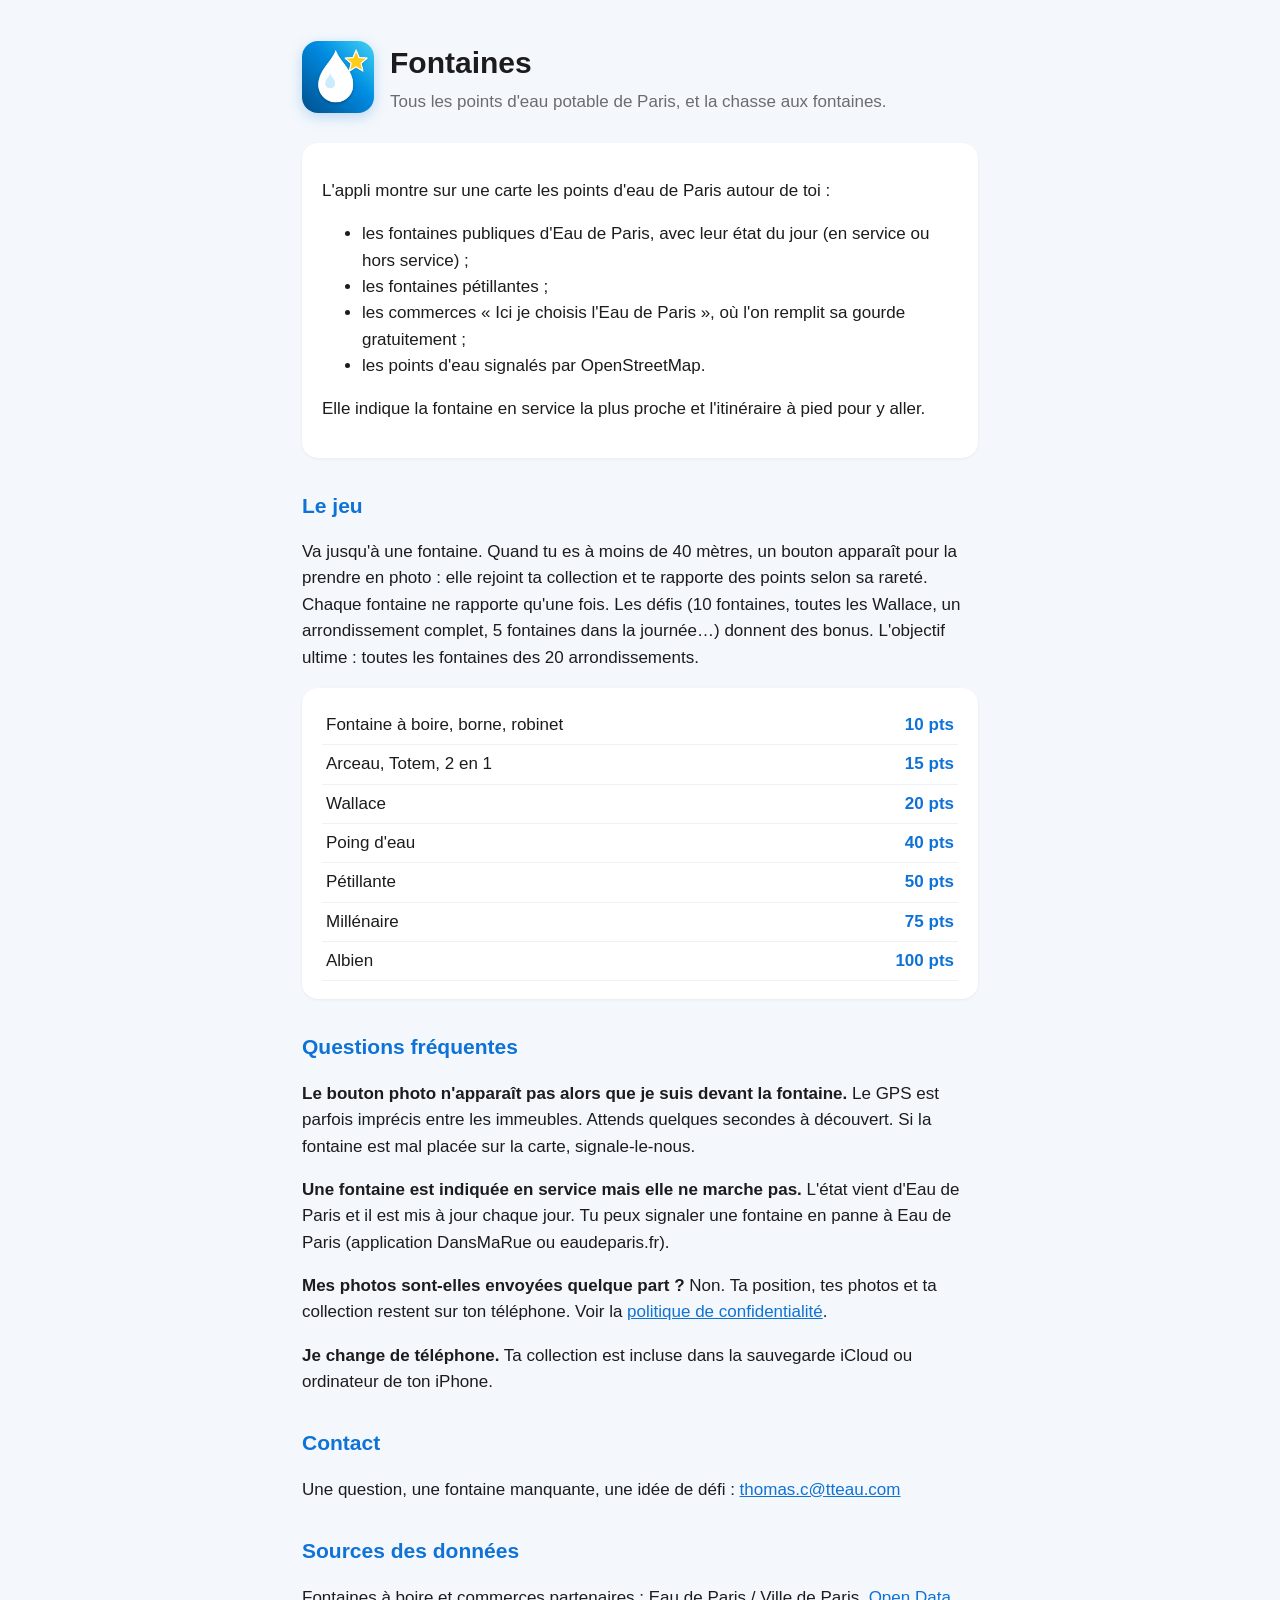
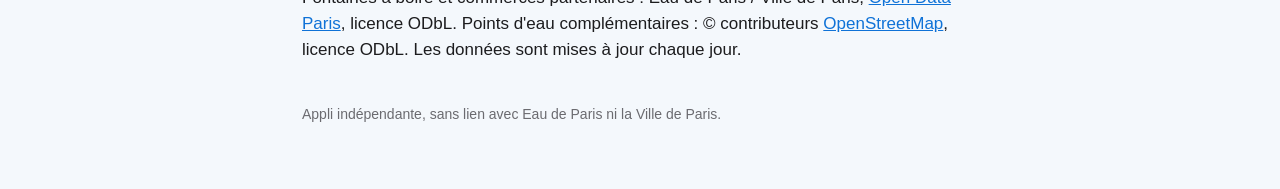
==== docs/index.html @ 5089ebe7 "Points d'eau de Paris : récupération des données + appli iPhone avec jeu de collection - scraper/scr" ====
<!DOCTYPE html>
<html lang="fr">
<head>
<meta charset="utf-8">
<meta name="viewport" content="width=device-width, initial-scale=1">
<title>Fontaines : aide</title>
<link rel="stylesheet" href="style.css">
</head>
<body>
<main>
  <header>
    <img src="icone.png" alt="">
    <div>
      <h1>Fontaines</h1>
      <p class="sous">Tous les points d'eau potable de Paris, et la chasse aux fontaines.</p>
    </div>
  </header>

  <div class="carte">
    <p>L'appli montre sur une carte les points d'eau de Paris autour de toi :</p>
    <ul>
      <li>les fontaines publiques d'Eau de Paris, avec leur état du jour (en service ou hors service) ;</li>
      <li>les fontaines pétillantes ;</li>
      <li>les commerces « Ici je choisis l'Eau de Paris », où l'on remplit sa gourde gratuitement ;</li>
      <li>les points d'eau signalés par OpenStreetMap.</li>
    </ul>
    <p>Elle indique la fontaine en service la plus proche et l'itinéraire à pied pour y aller.</p>
  </div>

  <h2>Le jeu</h2>
  <p>Va jusqu'à une fontaine. Quand tu es à moins de 40 mètres, un bouton apparaît pour la prendre en photo : elle rejoint ta collection et te rapporte des points selon sa rareté. Chaque fontaine ne rapporte qu'une fois. Les défis (10 fontaines, toutes les Wallace, un arrondissement complet, 5 fontaines dans la journée…) donnent des bonus. L'objectif ultime : toutes les fontaines des 20 arrondissements.</p>
  <div class="carte">
    <table>
      <tr><td>Fontaine à boire, borne, robinet</td><td>10 pts</td></tr>
      <tr><td>Arceau, Totem, 2 en 1</td><td>15 pts</td></tr>
      <tr><td>Wallace</td><td>20 pts</td></tr>
      <tr><td>Poing d'eau</td><td>40 pts</td></tr>
      <tr><td>Pétillante</td><td>50 pts</td></tr>
      <tr><td>Millénaire</td><td>75 pts</td></tr>
      <tr><td>Albien</td><td>100 pts</td></tr>
    </table>
  </div>

  <h2>Questions fréquentes</h2>
  <p><strong>Le bouton photo n'apparaît pas alors que je suis devant la fontaine.</strong> Le GPS est parfois imprécis entre les immeubles. Attends quelques secondes à découvert. Si la fontaine est mal placée sur la carte, signale-le-nous.</p>
  <p><strong>Une fontaine est indiquée en service mais elle ne marche pas.</strong> L'état vient d'Eau de Paris et il est mis à jour chaque jour. Tu peux signaler une fontaine en panne à Eau de Paris (application DansMaRue ou eaudeparis.fr).</p>
  <p><strong>Mes photos sont-elles envoyées quelque part ?</strong> Non. Ta position, tes photos et ta collection restent sur ton téléphone. Voir la <a href="confidentialite.html">politique de confidentialité</a>.</p>
  <p><strong>Je change de téléphone.</strong> Ta collection est incluse dans la sauvegarde iCloud ou ordinateur de ton iPhone.</p>

  <h2>Contact</h2>
  <p>Une question, une fontaine manquante, une idée de défi : <a href="mailto:thomas.c@tteau.com">thomas.c@tteau.com</a></p>

  <h2>Sources des données</h2>
  <p>Fontaines à boire et commerces partenaires : Eau de Paris / Ville de Paris, <a href="https://opendata.paris.fr/explore/dataset/fontaines-a-boire/">Open Data Paris</a>, licence ODbL. Points d'eau complémentaires : © contributeurs <a href="https://www.openstreetmap.org/copyright">OpenStreetMap</a>, licence ODbL. Les données sont mises à jour chaque jour.</p>

  <footer>Appli indépendante, sans lien avec Eau de Paris ni la Ville de Paris.</footer>
</main>
</body>
</html>
---- docs/style.css ----
:root { --bleu: #0F72D7; --texte: #1c1c1e; --doux: #6b6b70; --fond: #f4f8fc; }
* { box-sizing: border-box; }
body { margin: 0; font: 17px/1.55 -apple-system, BlinkMacSystemFont, "Segoe UI", Roboto, sans-serif; color: var(--texte); background: var(--fond); }
main { max-width: 720px; margin: 0 auto; padding: 40px 22px 64px; }
header { display: flex; align-items: center; gap: 16px; margin-bottom: 28px; }
header img { width: 72px; height: 72px; border-radius: 16px; box-shadow: 0 4px 14px rgba(15,114,215,.25); }
h1 { font-size: 30px; margin: 0; }
h2 { font-size: 21px; margin: 32px 0 8px; color: var(--bleu); }
p, li { color: var(--texte); }
.sous { color: var(--doux); margin: 2px 0 0; }
.carte { background: #fff; border-radius: 16px; padding: 18px 20px; box-shadow: 0 1px 3px rgba(0,0,0,.06); margin: 14px 0; }
table { border-collapse: collapse; width: 100%; }
td { padding: 6px 4px; border-bottom: 1px solid #eef1f5; }
td:last-child { text-align: right; font-weight: 700; color: var(--bleu); }
a { color: var(--bleu); }
footer { margin-top: 40px; color: var(--doux); font-size: 14px; }
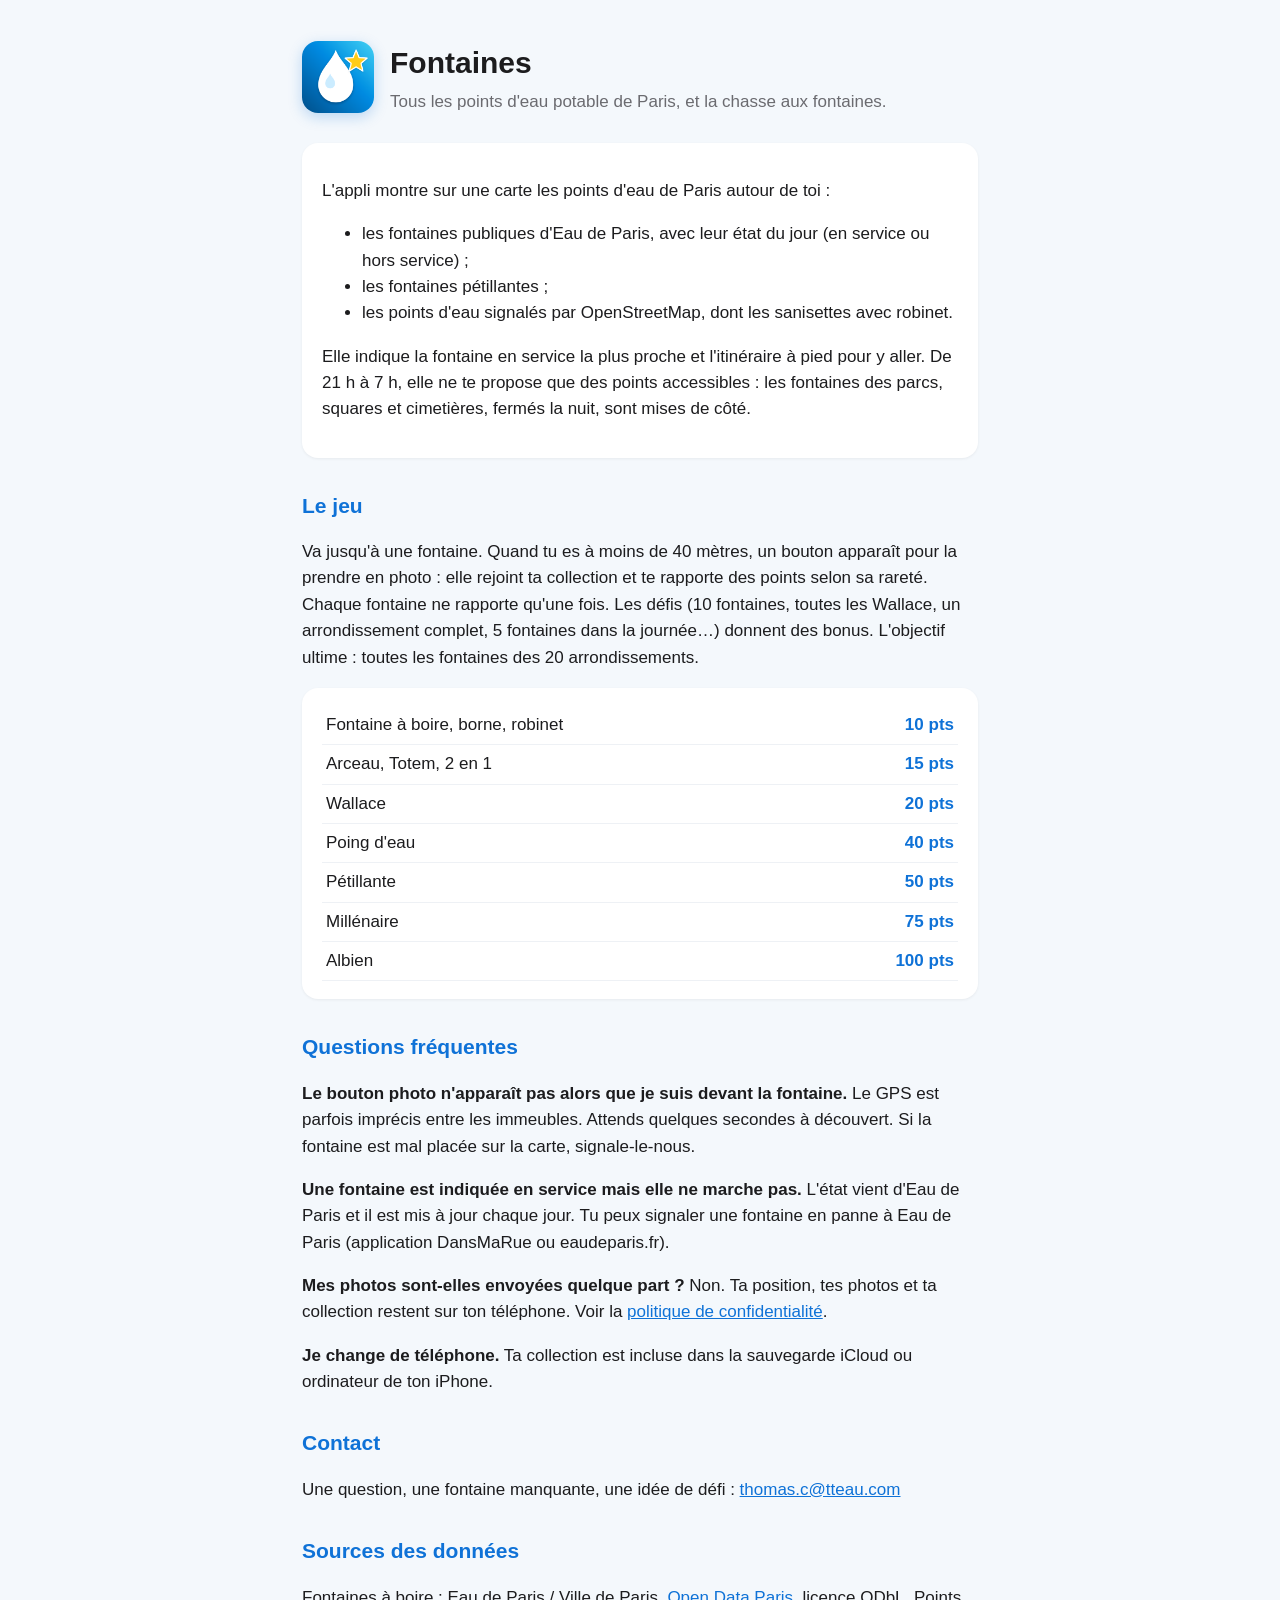
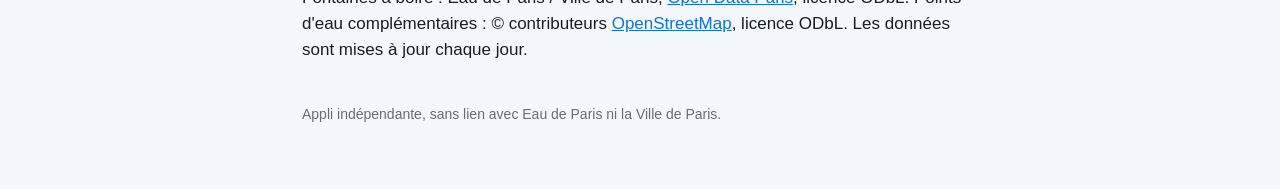
==== commit 8f3976eb: "Plus de commerces (fermés la nuit) ; points fermés la nuit (parcs, squares, cimetières, horaires OSM" ====
--- a/docs/index.html
+++ b/docs/index.html
@@ -21,10 +21,9 @@
     <ul>
       <li>les fontaines publiques d'Eau de Paris, avec leur état du jour (en service ou hors service) ;</li>
       <li>les fontaines pétillantes ;</li>
-      <li>les commerces « Ici je choisis l'Eau de Paris », où l'on remplit sa gourde gratuitement ;</li>
-      <li>les points d'eau signalés par OpenStreetMap.</li>
+      <li>les points d'eau signalés par OpenStreetMap, dont les sanisettes avec robinet.</li>
     </ul>
-    <p>Elle indique la fontaine en service la plus proche et l'itinéraire à pied pour y aller.</p>
+    <p>Elle indique la fontaine en service la plus proche et l'itinéraire à pied pour y aller. De 21 h à 7 h, elle ne te propose que des points accessibles : les fontaines des parcs, squares et cimetières, fermés la nuit, sont mises de côté.</p>
   </div>
 
   <h2>Le jeu</h2>
@@ -51,7 +50,7 @@
   <p>Une question, une fontaine manquante, une idée de défi : <a href="mailto:thomas.c@tteau.com">thomas.c@tteau.com</a></p>
 
   <h2>Sources des données</h2>
-  <p>Fontaines à boire et commerces partenaires : Eau de Paris / Ville de Paris, <a href="https://opendata.paris.fr/explore/dataset/fontaines-a-boire/">Open Data Paris</a>, licence ODbL. Points d'eau complémentaires : © contributeurs <a href="https://www.openstreetmap.org/copyright">OpenStreetMap</a>, licence ODbL. Les données sont mises à jour chaque jour.</p>
+  <p>Fontaines à boire : Eau de Paris / Ville de Paris, <a href="https://opendata.paris.fr/explore/dataset/fontaines-a-boire/">Open Data Paris</a>, licence ODbL. Points d'eau complémentaires : © contributeurs <a href="https://www.openstreetmap.org/copyright">OpenStreetMap</a>, licence ODbL. Les données sont mises à jour chaque jour.</p>
 
   <footer>Appli indépendante, sans lien avec Eau de Paris ni la Ville de Paris.</footer>
 </main>
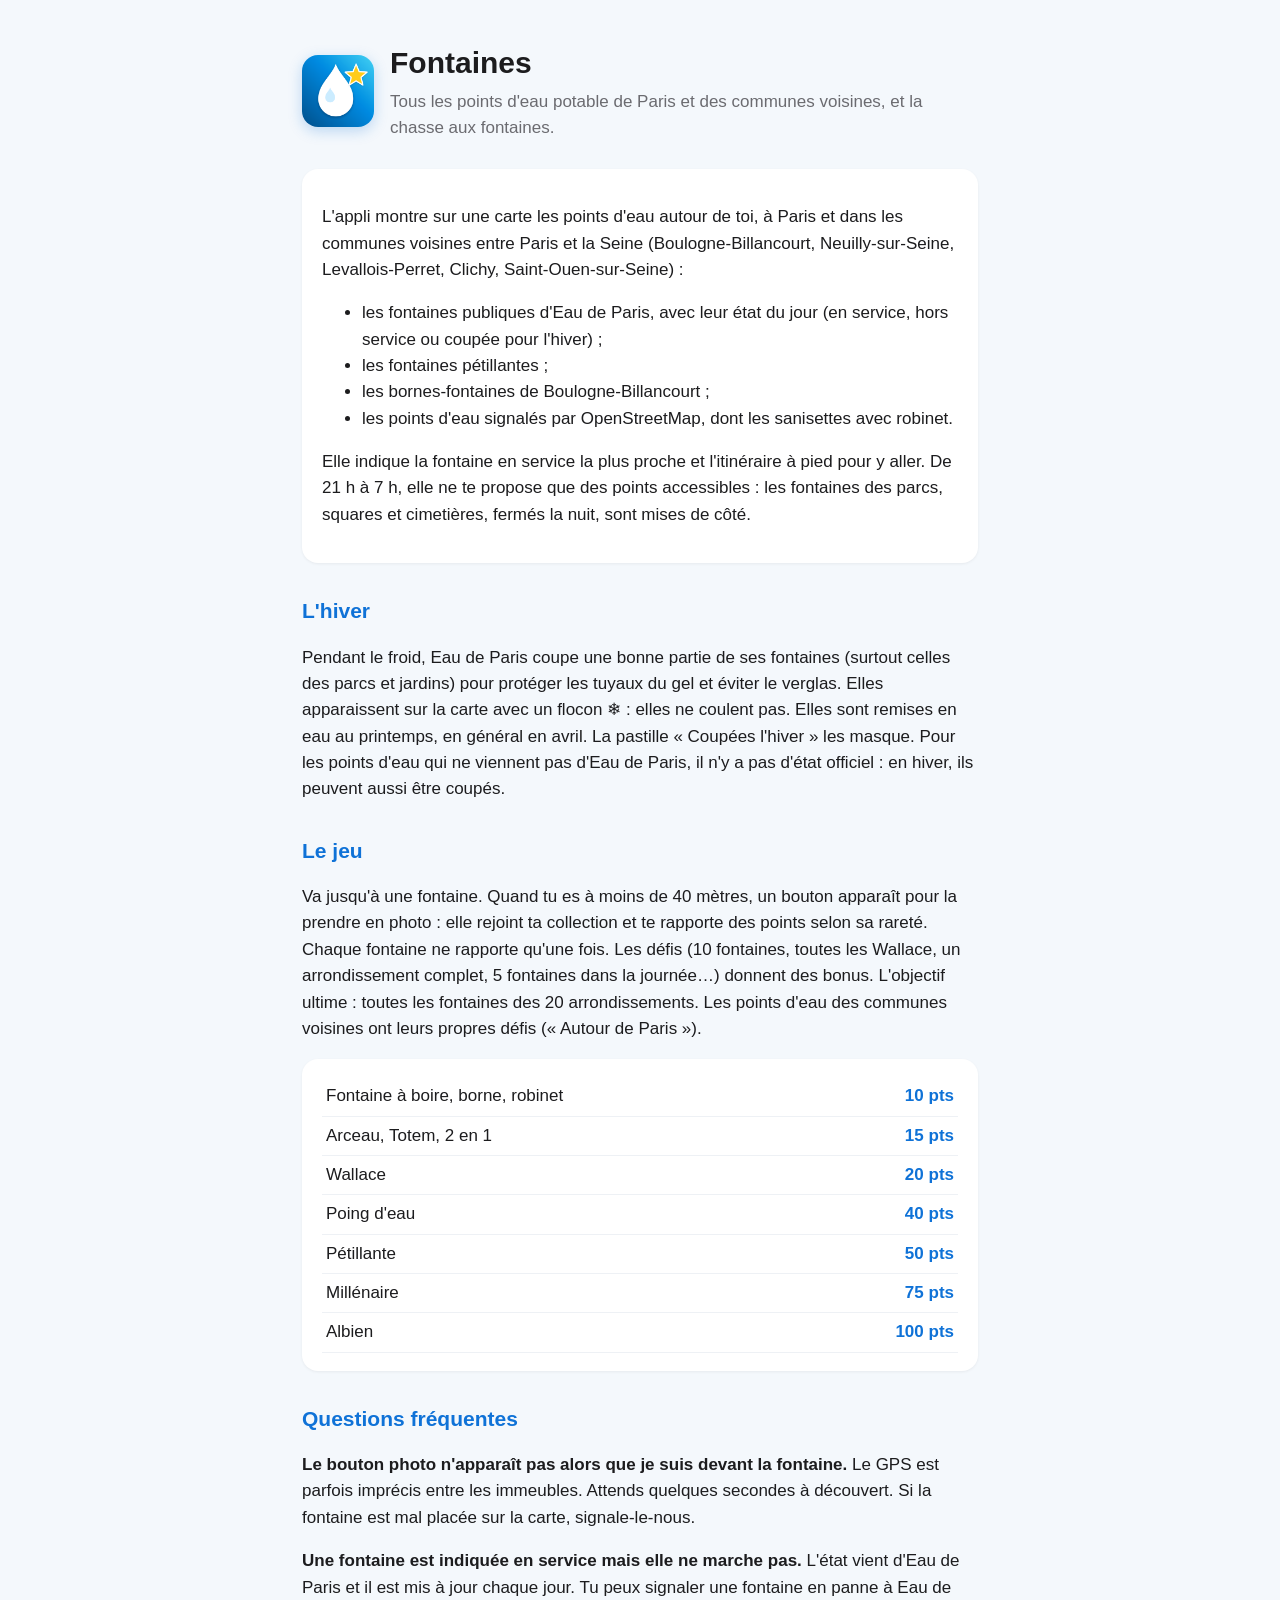
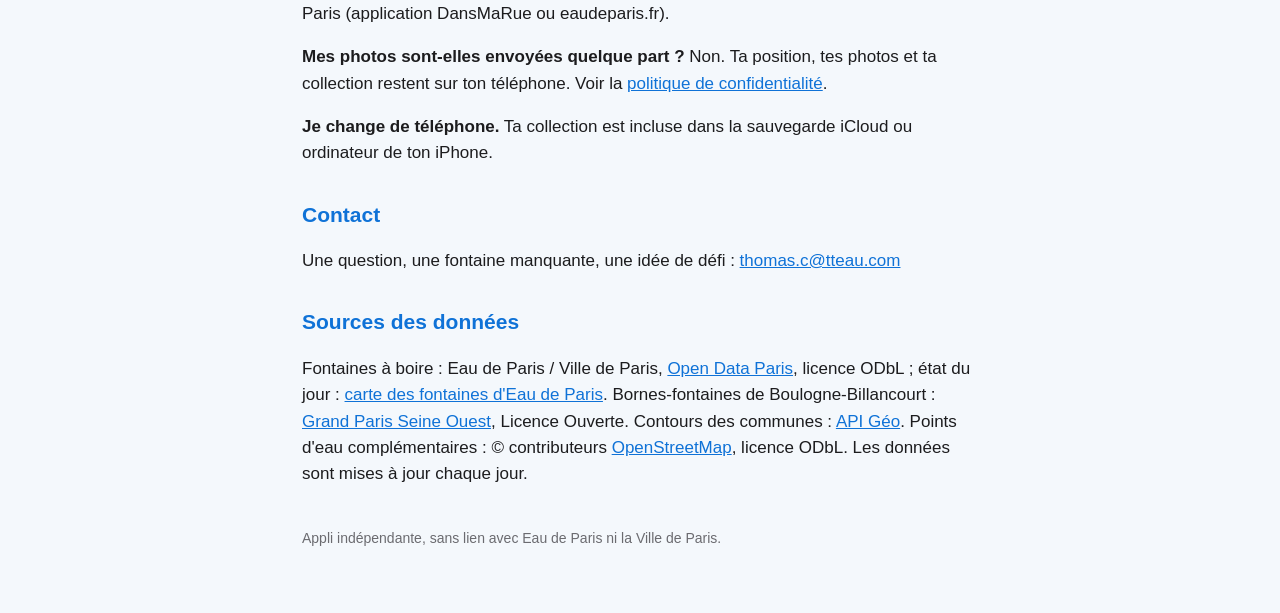
==== commit 40a17d87: "Version 1.1 : fontaines coupées pour l'hiver (flocon) et points d'eau des communes voisines - Donnée" ====
--- a/docs/index.html
+++ b/docs/index.html
@@ -12,22 +12,25 @@
     <img src="icone.png" alt="">
     <div>
       <h1>Fontaines</h1>
-      <p class="sous">Tous les points d'eau potable de Paris, et la chasse aux fontaines.</p>
+      <p class="sous">Tous les points d'eau potable de Paris et des communes voisines, et la chasse aux fontaines.</p>
     </div>
   </header>
 
   <div class="carte">
-    <p>L'appli montre sur une carte les points d'eau de Paris autour de toi :</p>
+    <p>L'appli montre sur une carte les points d'eau autour de toi, à Paris et dans les communes voisines entre Paris et la Seine (Boulogne-Billancourt, Neuilly-sur-Seine, Levallois-Perret, Clichy, Saint-Ouen-sur-Seine) :</p>
     <ul>
-      <li>les fontaines publiques d'Eau de Paris, avec leur état du jour (en service ou hors service) ;</li>
+      <li>les fontaines publiques d'Eau de Paris, avec leur état du jour (en service, hors service ou coupée pour l'hiver) ;</li>
       <li>les fontaines pétillantes ;</li>
+      <li>les bornes-fontaines de Boulogne-Billancourt ;</li>
       <li>les points d'eau signalés par OpenStreetMap, dont les sanisettes avec robinet.</li>
     </ul>
     <p>Elle indique la fontaine en service la plus proche et l'itinéraire à pied pour y aller. De 21 h à 7 h, elle ne te propose que des points accessibles : les fontaines des parcs, squares et cimetières, fermés la nuit, sont mises de côté.</p>
   </div>
 
+  <h2>L'hiver</h2>
+  <p>Pendant le froid, Eau de Paris coupe une bonne partie de ses fontaines (surtout celles des parcs et jardins) pour protéger les tuyaux du gel et éviter le verglas. Elles apparaissent sur la carte avec un flocon ❄ : elles ne coulent pas. Elles sont remises en eau au printemps, en général en avril. La pastille « Coupées l'hiver » les masque. Pour les points d'eau qui ne viennent pas d'Eau de Paris, il n'y a pas d'état officiel : en hiver, ils peuvent aussi être coupés.</p>
   <h2>Le jeu</h2>
-  <p>Va jusqu'à une fontaine. Quand tu es à moins de 40 mètres, un bouton apparaît pour la prendre en photo : elle rejoint ta collection et te rapporte des points selon sa rareté. Chaque fontaine ne rapporte qu'une fois. Les défis (10 fontaines, toutes les Wallace, un arrondissement complet, 5 fontaines dans la journée…) donnent des bonus. L'objectif ultime : toutes les fontaines des 20 arrondissements.</p>
+  <p>Va jusqu'à une fontaine. Quand tu es à moins de 40 mètres, un bouton apparaît pour la prendre en photo : elle rejoint ta collection et te rapporte des points selon sa rareté. Chaque fontaine ne rapporte qu'une fois. Les défis (10 fontaines, toutes les Wallace, un arrondissement complet, 5 fontaines dans la journée…) donnent des bonus. L'objectif ultime : toutes les fontaines des 20 arrondissements. Les points d'eau des communes voisines ont leurs propres défis (« Autour de Paris »).</p>
   <div class="carte">
     <table>
       <tr><td>Fontaine à boire, borne, robinet</td><td>10 pts</td></tr>
@@ -50,7 +53,7 @@
   <p>Une question, une fontaine manquante, une idée de défi : <a href="mailto:thomas.c@tteau.com">thomas.c@tteau.com</a></p>
 
   <h2>Sources des données</h2>
-  <p>Fontaines à boire : Eau de Paris / Ville de Paris, <a href="https://opendata.paris.fr/explore/dataset/fontaines-a-boire/">Open Data Paris</a>, licence ODbL. Points d'eau complémentaires : © contributeurs <a href="https://www.openstreetmap.org/copyright">OpenStreetMap</a>, licence ODbL. Les données sont mises à jour chaque jour.</p>
+  <p>Fontaines à boire : Eau de Paris / Ville de Paris, <a href="https://opendata.paris.fr/explore/dataset/fontaines-a-boire/">Open Data Paris</a>, licence ODbL ; état du jour : <a href="https://fontaine.eaudeparis.fr/">carte des fontaines d'Eau de Paris</a>. Bornes-fontaines de Boulogne-Billancourt : <a href="https://data.seineouest.fr/explore/dataset/bornes-fontaines/">Grand Paris Seine Ouest</a>, Licence Ouverte. Contours des communes : <a href="https://geo.api.gouv.fr/">API Géo</a>. Points d'eau complémentaires : © contributeurs <a href="https://www.openstreetmap.org/copyright">OpenStreetMap</a>, licence ODbL. Les données sont mises à jour chaque jour.</p>
 
   <footer>Appli indépendante, sans lien avec Eau de Paris ni la Ville de Paris.</footer>
 </main>
